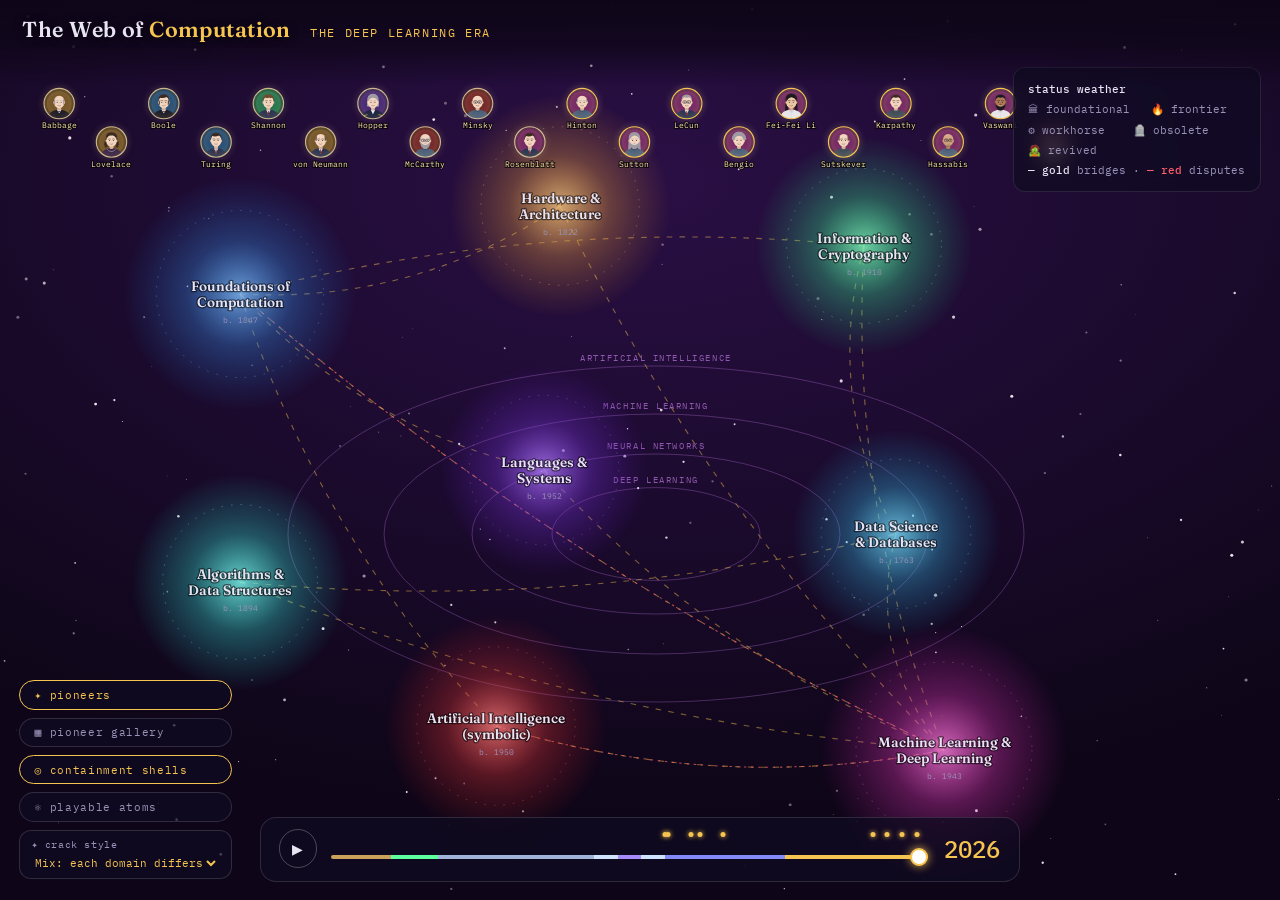
==== index.html @ cdfad636 "Field guides: Design Paradigms, Languages & Paradigms, Compilers & Type Theory, Operating & Distribu" ====
<!DOCTYPE html>
<html lang="en">
<head>
<meta charset="UTF-8">
<meta name="viewport" content="width=device-width, initial-scale=1.0">
<title>The Web of Computation — Babbage to the Model Reading This</title>
<link rel="preconnect" href="https://fonts.googleapis.com">
<link rel="preconnect" href="https://fonts.gstatic.com" crossorigin>
<link href="https://fonts.googleapis.com/css2?family=Fraunces:opsz,wght@9..144,400;9..144,600&family=Spectral:ital,wght@0,400;0,600;1,400&family=IBM+Plex+Mono:wght@400;500&display=swap" rel="stylesheet">
<link rel="stylesheet" href="style.css">
</head>
<body>

<canvas id="stars"></canvas>
<div id="frost"></div>

<header>
  <h1>The Web of <em>Computation</em></h1>
  <span id="era-label"></span>
  <button id="back-btn">← back to the cosmos</button>
</header>

<div id="legend">
  <b>status weather</b><br>
  🏛 foundational &nbsp; 🔥 frontier<br>
  ⚙️ workhorse &nbsp;&nbsp; 🪦 obsolete<br>
  🧟 revived<br>
  <b>— gold</b> bridges · <b style="color:#ff5d6c">— red</b> disputes
</div>

<div id="sky">
  <svg id="map" viewBox="0 0 1600 1000" preserveAspectRatio="xMidYMid meet"
       aria-label="Interactive map of computation history"></svg>
</div>

<aside id="panel" aria-live="polite">
  <button id="panel-close" aria-label="Close panel">✕</button>
  <div id="panel-body"></div>
</aside>

<div id="toggles">
  <button id="toggle-people">✦ pioneers</button>
  <button id="toggle-shells" class="on">◎ containment shells</button>
  <button id="toggle-atoms">⚛ playable atoms</button>
</div>

<div id="atoms" hidden>
  <div id="atoms-box">
    <button id="atoms-close" aria-label="Close atoms">✕</button>
    <nav class="atom-tabs">
      <button class="atom-tab" data-atom="turing">Turing machine</button>
      <button class="atom-tab" data-atom="enigma">Enigma</button>
      <button class="atom-tab" data-atom="perceptron">Perceptron vs XOR</button>
      <button class="atom-tab" data-atom="marble">Gradient descent</button>
      <button class="atom-tab" data-atom="attention">Attention head</button>
    </nav>

    <section class="atom-pane" id="atom-turing" hidden>
      <h3>Turing machine · 1936 — increment a binary number</h3>
      <p class="ahint">Tape + head + a rule table: the complete definition of “algorithm”. This one adds 1 to 1011₂.</p>
      <div id="tm-tape" class="tape"></div>
      <p id="tm-state" class="astatus"></p>
      <div class="abar">
        <button class="abtn" id="tm-step">step</button>
        <button class="abtn" id="tm-run">run</button>
        <button class="abtn" id="tm-reset">reset</button>
      </div>
    </section>

    <section class="atom-pane" id="atom-enigma" hidden>
      <h3>Enigma · full machine — rotors, reflector, plugboard</h3>
      <p class="ahint">Historical Wehrmacht wirings (rotors I–V, reflectors B/C), correct double-stepping, and a working plugboard. Press a key or type: the matching lamp lights, and no letter ever encodes to itself — the flaw the Bombe exploited.</p>
      <div id="en-stage"></div>
    </section>

    <section class="atom-pane" id="atom-perceptron" hidden>
      <h3>Perceptron vs XOR · 1958 → 1969 → 1986 in one toy</h3>
      <p class="ahint">Orange = 1, blue = 0. Watch a single layer fail forever — then grant it a hidden layer.</p>
      <canvas id="pc-canvas" width="420" height="320"></canvas>
      <p id="pc-status" class="astatus"></p>
      <div class="abar">
        <label class="achk"><input type="checkbox" id="pc-hidden"> hidden layer (2 units, backprop)</label>
        <button class="abtn" id="pc-reset">re-roll weights</button>
      </div>
    </section>

    <section class="atom-pane" id="atom-marble" hidden>
      <h3>Gradient descent — a marble on the loss landscape</h3>
      <p class="ahint">One knob rules them all: the learning rate η.</p>
      <canvas id="mb-canvas" width="520" height="280"></canvas>
      <p id="mb-status" class="astatus"></p>
      <div class="abar">
        <label class="achk">η <input type="range" id="mb-lr" min="0.005" max="1.2" step="0.005" value="0.12"> <span id="mb-lrv" class="mono"></span></label>
        <button class="abtn" id="mb-reset">respawn marble</button>
      </div>
    </section>

    <section class="atom-pane" id="atom-attention" hidden>
      <h3>One attention head · 2017 — softmax(Q·Kᵀ/τ)</h3>
      <p class="ahint">Click a token to select its query row; the glow on each token is its attention weight.</p>
      <div id="at-tokens" class="keys"></div>
      <canvas id="at-canvas" width="320" height="260"></canvas>
      <p id="at-status" class="astatus"></p>
      <div class="abar">
        <label class="achk">τ <input type="range" id="at-temp" min="0.2" max="4" step="0.1" value="1"> <span id="at-tempv" class="mono"></span></label>
      </div>
    </section>

    <div id="atoms-box-footer">
      <button id="atoms-close-text">✕ Close</button>
    </div>
  </div>
</div>

<div id="timebar">
  <button id="play-btn" aria-label="Play through history">▶</button>
  <div class="slider-wrap">
    <div class="tl-stars"></div>
    <input type="range" id="year-slider" min="1822" max="2026" value="2026" step="1"
           aria-label="Year scrubber, 1822 to 2026">
  </div>
  <div id="year-readout">2026</div>
</div>

<script src="data.js"></script>
<script src="pioneers-data.js"></script>
<script src="portraits/credits.js"></script>
<script src="app.js"></script>
<script src="crack.js"></script>
<script src="avatars.js"></script>
<script src="pioneers.js"></script>
<script src="atoms.js"></script>
<script src="information-theory.js"></script>
<script src="classical-cryptography.js"></script>
<script src="modern-cryptography.js"></script>
<script src="math-logic.js"></script>
<script src="quantum-computation.js"></script>
<script src="complexity-theory.js"></script>
<script src="computability-theory.js"></script>
<script src="automata-formal-languages.js"></script>
<script src="mechanical-era.js"></script>
<script src="wartime-era.js"></script>
<script src="stored-program.js"></script>
<script src="aihw-hardware.js"></script>
<script src="data-structures.js"></script>
<script src="analysis-of-algorithms.js"></script>
<script src="guide-kit.js"></script>
<!-- guide-kit guides -->
<script src="guides/prehistory.js"></script>
<script src="guides/deep.js"></script>
<script src="guides/llm.js"></script>
<script src="guides/deeprl.js"></script>
<script src="guides/classical.js"></script>
<script src="guides/paradigms-ml.js"></script>
<script src="guides/founding.js"></script>
<script src="guides/symbolic.js"></script>
<script src="guides/milestones.js"></script>
<script src="guides/decision.js"></script>
<script src="guides/paradigms.js"></script>
<script src="guides/langs.js"></script>
<script src="guides/compilers.js"></script>
<script src="guides/systems.js"></script>
</body>
</html>
---- style.css ----
/* THE WEB OF COMPUTATION — era-tinted cosmos */

:root {
  --sky1: #0e0618;
  --sky2: #2a0f45;
  --tint: #f5c451;
  --gold: #f5c451;
  --ink: #e8e4f4;
  --dim: #9a93b8;
  --glass: rgba(16, 12, 34, 0.72);
  --edge: rgba(245, 196, 81, 0.55);
}

* { margin: 0; padding: 0; box-sizing: border-box; }

html, body { height: 100%; overflow: hidden; }

body {
  font-family: "Spectral", Georgia, serif;
  background: radial-gradient(120% 100% at 50% 20%, var(--sky2), var(--sky1) 70%);
  color: var(--ink);
  transition: background 1.2s ease;
}

#stars { position: fixed; inset: 0; z-index: 0; pointer-events: none; }

#frost {
  position: fixed; inset: 0; z-index: 1; pointer-events: none;
  opacity: 0; transition: opacity 1.4s ease;
  background:
    radial-gradient(120% 90% at 50% 110%, rgba(207,227,255,0.16), transparent 55%),
    radial-gradient(90% 60% at -5% -5%, rgba(207,227,255,0.22), transparent 45%),
    radial-gradient(90% 60% at 105% -5%, rgba(207,227,255,0.22), transparent 45%);
  backdrop-filter: saturate(0.55) brightness(0.92);
  -webkit-backdrop-filter: saturate(0.55) brightness(0.92);
}
body.winter #frost { opacity: 1; }

/* ---------- header ---------- */
header {
  position: fixed; top: 0; left: 0; right: 0; z-index: 20;
  display: flex; align-items: baseline; gap: 1.2rem;
  padding: 1rem 1.4rem;
  pointer-events: none;
}
header::before {
  /* a soft band so the title stays readable over the sky */
  content: ""; position: absolute; inset: 0 0 -1.6rem 0; z-index: -1; pointer-events: none;
  background: linear-gradient(180deg, var(--sky1) 0%, rgba(14,6,24,.75) 55%, rgba(14,6,24,0) 100%);
}
header h1 {
  font-family: "Fraunces", Georgia, serif;
  font-weight: 600; font-size: 1.35rem; letter-spacing: 0.02em;
  color: var(--ink);
  text-shadow: 0 1px 8px rgba(0,0,0,.8);
}
header h1 em { color: var(--tint); font-style: normal; transition: color 1.2s ease; }
#era-label {
  font-family: "IBM Plex Mono", monospace; font-size: 0.72rem;
  color: var(--tint); letter-spacing: 0.14em; text-transform: uppercase;
  transition: color 1.2s ease;
}
#back-btn {
  pointer-events: auto;
  display: none; margin-left: auto;
  font-family: "IBM Plex Mono", monospace; font-size: 0.75rem;
  color: var(--ink); background: var(--glass); border: 1px solid rgba(255,255,255,0.16);
  border-radius: 999px; padding: 0.45rem 1rem; cursor: pointer;
}
#back-btn:hover, #back-btn:focus-visible { border-color: var(--gold); color: var(--gold); }
body.zoomed #back-btn { display: block; }
/* keep the back button clear of the open side panel */
body:has(#panel.open) #back-btn { margin-right: calc(min(420px, 92vw) - 0.4rem); }
@media (max-width: 700px) { body:has(#panel.open) #back-btn { display: none; } }

/* ---------- the sky (SVG) ---------- */
#sky { position: fixed; inset: 0; z-index: 2; }
#sky svg { width: 100%; height: 100%; }

.bridge {
  fill: none; stroke: var(--edge); stroke-width: 1.4;
  stroke-dasharray: 7 9; animation: flow 2.6s linear infinite;
  opacity: 0.85; cursor: pointer;
}
.bridge.unborn { opacity: 0.06; animation: none; }
.controversy {
  fill: none; stroke: #ff5d6c; stroke-width: 1.3;
  stroke-dasharray: 3 6; opacity: 0.75; cursor: pointer;
  animation: flow 1.2s linear infinite;
}
.controversy.unborn { opacity: 0.05; animation: none; }
@keyframes flow { to { stroke-dashoffset: -32; } }

.bridge-hit { stroke: transparent; stroke-width: 14; fill: none; cursor: pointer; }

.shell { fill: none; stroke: #d98bff; stroke-width: 1; opacity: 0.35; }
.shell-label {
  font-family: "IBM Plex Mono", monospace; font-size: 11px;
  fill: #d98bff; opacity: 0.6; letter-spacing: 0.18em;
}

/* domain nebulae */
.domain { cursor: pointer; }
.domain .neb { transition: opacity 0.9s ease; }
.domain .ring {
  fill: none; stroke-width: 0.8; opacity: 0.5;
  transform-origin: center; transform-box: fill-box;
  animation: spin 60s linear infinite;
}
.domain text {
  font-family: "Fraunces", Georgia, serif; font-size: 17px; font-weight: 600;
  fill: var(--ink); text-anchor: middle; paint-order: stroke;
  stroke: rgba(0,0,0,0.55); stroke-width: 3px;
}
.domain .yr {
  font-family: "IBM Plex Mono", monospace; font-size: 10.5px; font-weight: 400;
  fill: var(--dim); stroke: none;
}
.domain.unborn { opacity: 0.13; }
.domain.unborn .ring { animation: none; }
.domain.linked .neb { filter: brightness(1.9); }
@keyframes spin { to { transform: rotate(360deg); } }

/* field orbs */
.field { cursor: pointer; opacity: 0; pointer-events: none; transition: opacity 0.5s ease; }
body.zoomed .field.active { opacity: 1; pointer-events: auto; }
.field circle.core { stroke-width: 1.4; }
.field text {
  font-family: "IBM Plex Mono", monospace; font-size: 10.5px;
  fill: var(--ink); text-anchor: middle;
  paint-order: stroke; stroke: rgba(0,0,0,0.6); stroke-width: 2.5px;
}
.field.unborn { opacity: 0.12 !important; pointer-events: none !important; }

/* status weather */
.s-found circle.core { fill: #dfe9ff; stroke: #ffffff; filter: drop-shadow(0 0 7px rgba(200,220,255,0.9)); }
.s-work  circle.core { fill: #3fd0c9; stroke: #8ef2ec; filter: drop-shadow(0 0 5px rgba(63,208,201,0.7)); }
.s-fire  circle.core { fill: #ff7847; stroke: #ffc09a; animation: ember 1.6s ease-in-out infinite; }
.s-obs   circle.core { fill: #3a3a4a; stroke: #6b6b80; stroke-dasharray: 3 3; }
.s-rev   circle.core { fill: #57e08a; stroke: #b6ffd2; animation: zombie 2.4s ease-in-out infinite; }
@keyframes ember {
  0%,100% { filter: drop-shadow(0 0 5px rgba(255,120,71,0.9)); }
  50%     { filter: drop-shadow(0 0 13px rgba(255,160,90,1)); }
}
@keyframes zombie {
  0%,100% { filter: drop-shadow(0 0 3px rgba(87,224,138,0.5)); }
  50%     { filter: drop-shadow(0 0 11px rgba(87,224,138,1)); }
}

/* pioneer stars */
.pioneer { cursor: pointer; opacity: 0; pointer-events: none; transition: opacity 0.5s; }
body.people .pioneer { opacity: 1; pointer-events: auto; }
.pioneer.unborn { opacity: 0.1 !important; pointer-events: none !important; }
/* portrait styles live in pioneers.js */

/* ---------- glass panel ---------- */
#panel {
  position: fixed; top: 0; right: 0; bottom: 0; z-index: 30;
  width: min(420px, 92vw);
  background: var(--glass);
  backdrop-filter: blur(18px) saturate(1.3);
  -webkit-backdrop-filter: blur(18px) saturate(1.3);
  border-left: 1px solid rgba(255,255,255,0.12);
  transform: translateX(105%); transition: transform 0.45s cubic-bezier(.2,.9,.25,1);
  padding: 4.4rem 1.6rem 7rem; overflow-y: auto;
}
#panel.open { transform: translateX(0); }
#panel h2 { font-family: "Fraunces", Georgia, serif; font-size: 1.5rem; font-weight: 600; margin-bottom: 0.2rem; }
#panel .meta {
  font-family: "IBM Plex Mono", monospace; font-size: 0.72rem; color: var(--gold);
  letter-spacing: 0.1em; margin-bottom: 1rem;
}
#panel p.blurb { font-size: 0.95rem; line-height: 1.6; color: var(--ink); margin-bottom: 1.4rem; }
#panel .fate { border-left: 2px solid var(--gold); padding-left: 0.8rem; color: var(--dim); font-style: italic; font-size: 0.9rem; line-height: 1.55; }
.topic { padding: 0.75rem 0; border-top: 1px solid rgba(255,255,255,0.09); }
.topic h3 { font-size: 1rem; font-weight: 600; font-family: "Spectral", serif; }
.topic .tmeta { font-family: "IBM Plex Mono", monospace; font-size: 0.68rem; color: var(--dim); margin: 0.15rem 0 0.3rem; }
.topic p { font-size: 0.86rem; line-height: 1.5; color: var(--dim); }
.topic.unborn { opacity: 0.25; }
#panel-close {
  position: absolute; top: 1rem; right: 1rem;
  background: none; border: 1px solid rgba(255,255,255,0.2); color: var(--ink);
  width: 2rem; height: 2rem; border-radius: 50%; cursor: pointer; font-size: 1rem;
}
#panel-close:hover, #panel-close:focus-visible { border-color: var(--gold); color: var(--gold); }

/* ---------- the scrubber (signature element) ---------- */
#timebar {
  position: fixed; left: 50%; bottom: 1.1rem; transform: translateX(-50%);
  z-index: 25; width: min(760px, 94vw);
  background: var(--glass);
  backdrop-filter: blur(14px);
  -webkit-backdrop-filter: blur(14px);
  border: 1px solid rgba(255,255,255,0.13);
  border-radius: 16px; padding: 0.7rem 1.1rem 0.85rem;
  display: grid; grid-template-columns: auto 1fr auto; gap: 0.9rem; align-items: center;
}
#year-readout {
  font-family: "IBM Plex Mono", monospace; font-size: 1.5rem; font-weight: 500;
  color: var(--tint); min-width: 4.2ch; text-align: center; transition: color 1.2s ease;
}
#play-btn {
  background: none; border: 1px solid rgba(255,255,255,0.25); color: var(--ink);
  width: 2.4rem; height: 2.4rem; border-radius: 50%; cursor: pointer; font-size: 0.9rem;
}
#play-btn:hover, #play-btn:focus-visible { border-color: var(--gold); color: var(--gold); }
.slider-wrap { position: relative; padding-top: 10px; }
#year-slider { width: 100%; appearance: none; height: 4px; border-radius: 2px;
  background: linear-gradient(90deg,#c9a15a 0 10%,#5dff9e 10% 18%,#9fb4d8 18% 44%,#cfe3ff 44% 48%,#a78bfa 48% 52%,#cfe3ff 52% 56%,#818cf8 56% 76%,#f5c451 76% 100%);
  outline: none; cursor: pointer;
}
#year-slider::-webkit-slider-thumb {
  appearance: none; width: 18px; height: 18px; border-radius: 50%;
  background: #fff; border: 2px solid var(--gold);
  box-shadow: 0 0 10px rgba(245,196,81,0.9); cursor: grab;
}
#year-slider::-moz-range-thumb {
  width: 18px; height: 18px; border-radius: 50%;
  background: #fff; border: 2px solid var(--gold);
  box-shadow: 0 0 10px rgba(245,196,81,0.9); cursor: grab;
}
.tl-stars { position: absolute; top: 0; left: 0; right: 0; height: 8px; pointer-events: none; }
.tl-stars span {
  position: absolute; top: 0; width: 5px; height: 5px; border-radius: 50%;
  background: var(--gold); box-shadow: 0 0 5px var(--gold); transform: translateX(-50%);
}

/* ---------- toggles ---------- */
#toggles { position: fixed; left: 1.2rem; bottom: 1.3rem; z-index: 25; display: flex; flex-direction: column; gap: 0.5rem; }
#toggles button {
  font-family: "IBM Plex Mono", monospace; font-size: 0.7rem; letter-spacing: 0.06em;
  color: var(--dim); background: var(--glass); border: 1px solid rgba(255,255,255,0.14);
  border-radius: 999px; padding: 0.42rem 0.9rem; cursor: pointer; text-align: left;
}
#toggles button.on { color: var(--gold); border-color: var(--gold); }
#toggles button:focus-visible { outline: 2px solid var(--gold); }

/* legend */
#legend {
  position: fixed; right: 1.2rem; top: 4.2rem; z-index: 15;
  font-family: "IBM Plex Mono", monospace; font-size: 0.66rem; color: var(--dim);
  background: var(--glass); border: 1px solid rgba(255,255,255,0.1);
  border-radius: 12px; padding: 0.7rem 0.9rem; line-height: 1.9;
  backdrop-filter: blur(10px); -webkit-backdrop-filter: blur(10px);
}
#legend b { color: var(--ink); font-weight: 500; }

@media (max-width: 700px) {
  #legend { display: none; }
  header h1 { font-size: 1rem; }
  #era-label { display: none; }
  #panel { width: 100vw; }
}

@media (prefers-reduced-motion: reduce) {
  .bridge, .controversy, .domain .ring, .s-fire circle.core, .s-rev circle.core { animation: none !important; }
  #panel { transition: none; }
}

/* ---------- Part 3: playable atoms ---------- */
#atoms {
  position: fixed; inset: 0; z-index: 40;
  background: rgba(4,4,12,0.66); backdrop-filter: blur(6px);
  -webkit-backdrop-filter: blur(6px);
  display: flex; align-items: center; justify-content: center;
}
#atoms[hidden] { display: none; }
#atoms-box {
  position: relative; width: min(680px, 94vw); max-height: 90vh; overflow-y: auto;
  background: var(--glass); border: 1px solid rgba(255,255,255,0.15);
  border-radius: 18px; padding: 1.2rem 1.4rem 1.4rem;
  backdrop-filter: blur(20px) saturate(1.3); -webkit-backdrop-filter: blur(20px) saturate(1.3);
}
#atoms-close {
  position: absolute; top: 0.6rem; right: 0.6rem;
  background: rgba(255,255,255,0.08); border: 1px solid rgba(255,255,255,0.3); color: var(--ink);
  width: 2.75rem; height: 2.75rem; min-width: 44px; min-height: 44px;
  border-radius: 50%; cursor: pointer; font-size: 1.1rem; z-index: 5;
}
#atoms-close:hover, #atoms-close:focus-visible { border-color: var(--gold); color: var(--gold); background: rgba(245,196,81,0.15); }
#atoms-box-footer {
  display: flex; justify-content: center; margin-top: 1.2rem; padding-top: 1rem;
  border-top: 1px solid rgba(255,255,255,0.1);
}
#atoms-close-text {
  font-family: "IBM Plex Mono", monospace; font-size: 0.85rem;
  color: var(--ink); background: rgba(255,255,255,0.08); border: 1px solid rgba(255,255,255,0.3);
  border-radius: 999px; padding: 0.6rem 2rem; cursor: pointer;
}
#atoms-close-text:hover, #atoms-close-text:focus-visible { border-color: var(--gold); color: var(--gold); }
.atom-tabs { display: flex; flex-wrap: wrap; gap: 0.4rem; margin: 0 2.2rem 1rem 0; }
.atom-tab {
  font-family: "IBM Plex Mono", monospace; font-size: 0.68rem;
  color: var(--dim); background: none; border: 1px solid rgba(255,255,255,0.16);
  border-radius: 999px; padding: 0.35rem 0.75rem; cursor: pointer;
}
.atom-tab.on { color: var(--gold); border-color: var(--gold); }
.atom-pane h3 { font-family: "Fraunces", serif; font-size: 1.1rem; margin-bottom: 0.3rem; }
.ahint { font-size: 0.85rem; color: var(--dim); margin-bottom: 0.9rem; line-height: 1.5; }
.astatus { font-size: 0.85rem; line-height: 1.55; margin: 0.6rem 0; color: var(--ink); }
.astatus.mono { font-family: "IBM Plex Mono", monospace; font-size: 0.72rem; color: var(--dim); word-break: break-all; }
.abar { display: flex; align-items: center; gap: 0.6rem; flex-wrap: wrap; margin-top: 0.6rem; }
.abtn, .key {
  font-family: "IBM Plex Mono", monospace; font-size: 0.75rem;
  color: var(--ink); background: rgba(255,255,255,0.06);
  border: 1px solid rgba(255,255,255,0.2); border-radius: 8px;
  padding: 0.4rem 0.8rem; cursor: pointer;
}
.abtn:hover, .key:hover, .abtn:focus-visible, .key:focus-visible { border-color: var(--gold); color: var(--gold); }
.achk { font-family: "IBM Plex Mono", monospace; font-size: 0.72rem; color: var(--dim);
  display: flex; align-items: center; gap: 0.45rem; }
.tape { display: flex; gap: 4px; margin: 0.8rem 0; flex-wrap: wrap; }
.cell {
  width: 38px; height: 44px; border: 1px solid rgba(255,255,255,0.25); border-radius: 6px;
  display: grid; place-items: center;
  font-family: "IBM Plex Mono", monospace; font-size: 1.15rem;
}
.cell.head { border-color: var(--gold); box-shadow: 0 0 12px rgba(245,196,81,0.7); color: var(--gold); }
.keys { display: flex; flex-wrap: wrap; gap: 5px; margin: 0.5rem 0 0.8rem; }
.key { width: 2.1rem; text-align: center; padding: 0.4rem 0; }
.key.tok { width: auto; padding: 0.45rem 0.9rem; }
.key.tok.on { color: var(--gold); border-color: var(--gold); }
canvas#pc-canvas, canvas#mb-canvas, canvas#at-canvas {
  width: 100%; max-width: 520px; border: 1px solid rgba(255,255,255,0.12);
  border-radius: 10px; background: rgba(0,0,0,0.25);
}
.atom-launch {
  display: block; width: 100%; margin: 0 0 1rem;
  font-family: "IBM Plex Mono", monospace; font-size: 0.78rem;
  color: #0e0618; background: var(--gold); border: none; border-radius: 10px;
  padding: 0.6rem; cursor: pointer; font-weight: 500;
}
.atom-launch:hover { filter: brightness(1.12); }
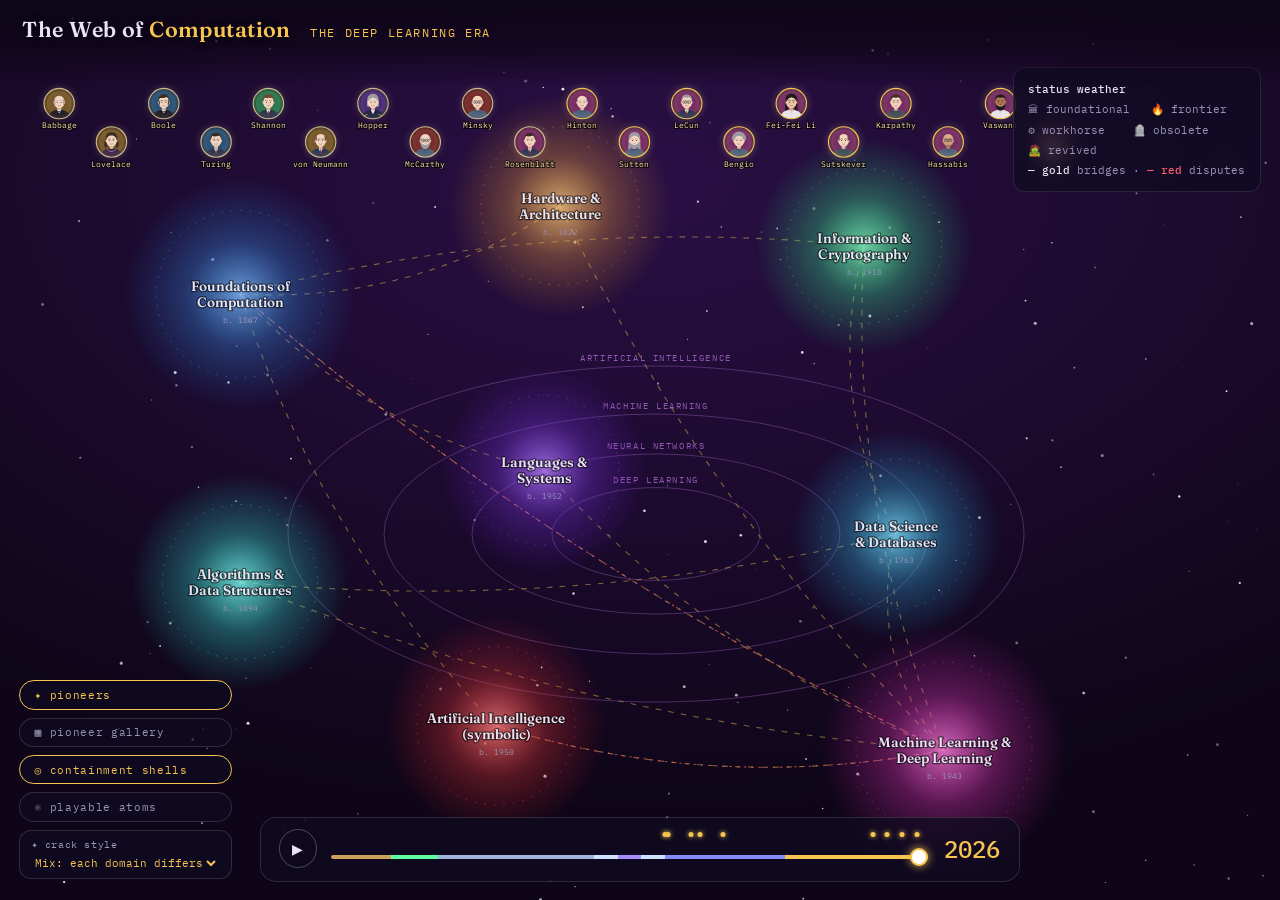
==== commit 22df31ec: "Field guides: Databases, Statistics as Computation, Data Engineering & Practice Every field on the m" ====
--- a/index.html
+++ b/index.html
@@ -160,5 +160,8 @@
 <script src="guides/langs.js"></script>
 <script src="guides/compilers.js"></script>
 <script src="guides/systems.js"></script>
+<script src="guides/databases.js"></script>
+<script src="guides/stats.js"></script>
+<script src="guides/practice.js"></script>
 </body>
 </html>
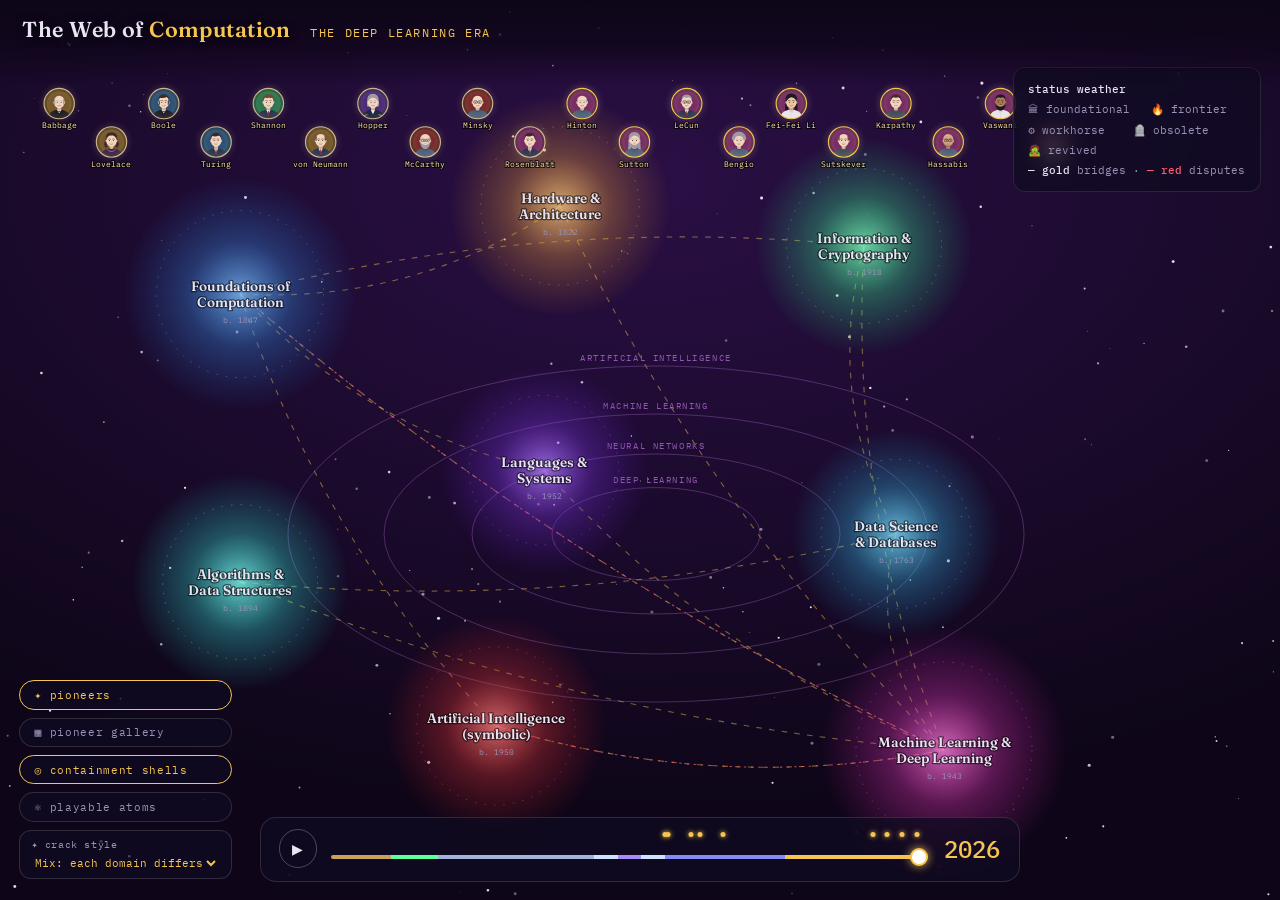
==== commit 991a0db0: "Add topic depth drawers, bridge and controversy stories, and extra labs - topics-data.js: idea, stor" ====
--- a/index.html
+++ b/index.html
@@ -163,5 +163,7 @@
 <script src="guides/databases.js"></script>
 <script src="guides/stats.js"></script>
 <script src="guides/practice.js"></script>
+<script src="topics-data.js"></script>
+<script src="extras.js"></script>
 </body>
 </html>
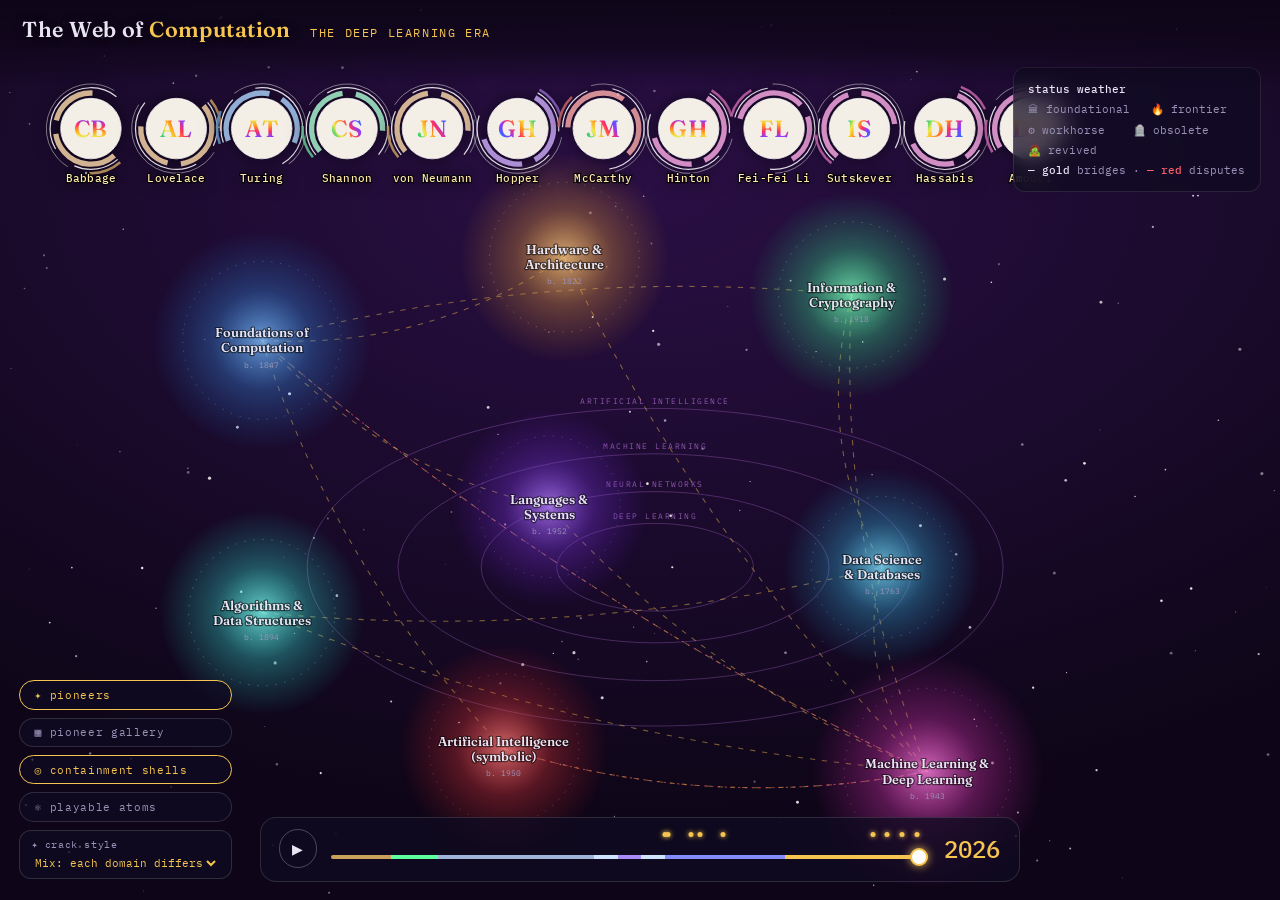
==== commit 41b3cae2: "Add three playable atoms; replace avatars with large spectrum portraits - atoms2.js: Neural-net play" ====
--- a/index.html
+++ b/index.html
@@ -127,7 +127,6 @@
 <script src="portraits/credits.js"></script>
 <script src="app.js"></script>
 <script src="crack.js"></script>
-<script src="avatars.js"></script>
 <script src="pioneers.js"></script>
 <script src="atoms.js"></script>
 <script src="information-theory.js"></script>
@@ -165,5 +164,6 @@
 <script src="guides/practice.js"></script>
 <script src="topics-data.js"></script>
 <script src="extras.js"></script>
+<script src="atoms2.js"></script>
 </body>
 </html>
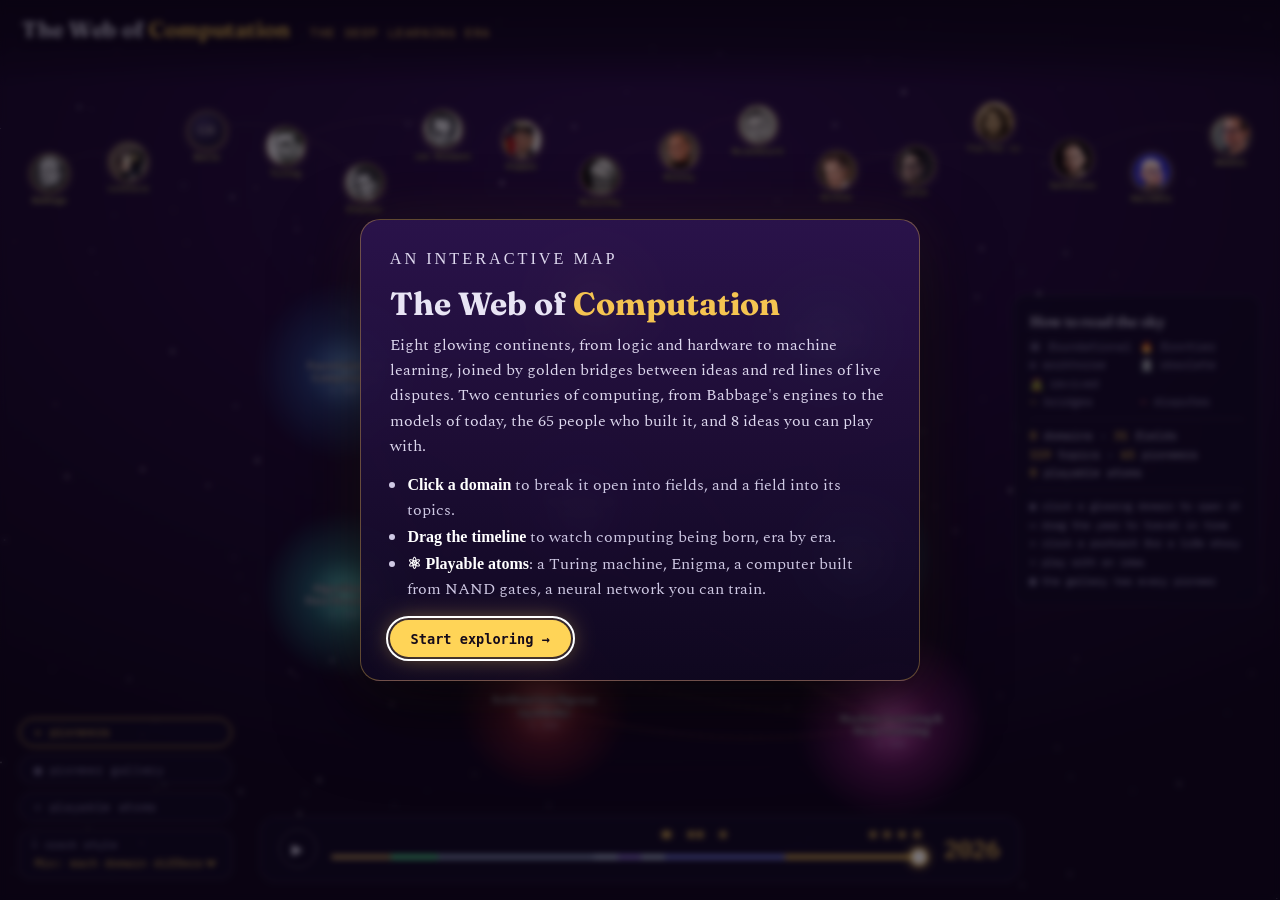
==== commit 022a8c1d: "Fit the home view to the free screen; guide card; auto-hiding controls; welcome card - app.js: fitHo" ====
--- a/index.html
+++ b/index.html
@@ -21,11 +21,29 @@
 </header>
 
 <div id="legend">
-  <b>status weather</b><br>
-  🏛 foundational &nbsp; 🔥 frontier<br>
-  ⚙️ workhorse &nbsp;&nbsp; 🪦 obsolete<br>
-  🧟 revived<br>
-  <b>— gold</b> bridges · <b style="color:#ff5d6c">— red</b> disputes
+  <b class="lg-h">How to read the sky</b>
+  <div class="lg-row"><span>🏛 foundational</span><span>🔥 frontier</span></div>
+  <div class="lg-row"><span>⚙️ workhorse</span><span>🪦 obsolete</span></div>
+  <div class="lg-row"><span>🧟 revived</span><span></span></div>
+  <div class="lg-row"><span><b style="color:#f5c451">—</b> bridges</span><span><b style="color:#ff5d6c">—</b> disputes</span></div>
+  <div class="lg-sep"></div>
+  <div class="lg-stats"><b data-count="domains">8</b> domains · <b data-count="fields">31</b> fields<br><b data-count="topics">119</b> topics · <b data-count="pioneers">65</b> pioneers<br><b data-count="atoms">8</b> playable atoms</div>
+  <div class="lg-sep"></div>
+  <div class="lg-tips">◉ click a glowing domain to open it<br>⟷ drag the year to travel in time<br>✦ click a portrait for a life story<br>⚛ play with an idea<br>▦ the gallery has every pioneer</div>
+</div>
+
+<div id="welcome" hidden>
+  <div class="wc-card" role="dialog" aria-modal="true" aria-labelledby="wc-t">
+    <p class="wc-k">An interactive map</p>
+    <h2 id="wc-t">The Web of <em>Computation</em></h2>
+    <p>Eight glowing continents, from logic and hardware to machine learning, joined by golden bridges between ideas and red lines of live disputes. Two centuries of computing, from Babbage's engines to the models of today, the <span data-count="pioneers">65</span> people who built it, and <span data-count="atoms">8</span> ideas you can play with.</p>
+    <ul>
+      <li><b>Click a domain</b> to break it open into fields, and a field into its topics.</li>
+      <li><b>Drag the timeline</b> to watch computing being born, era by era.</li>
+      <li><b>⚛ Playable atoms</b>: a Turing machine, Enigma, a computer built from NAND gates, a neural network you can train.</li>
+    </ul>
+    <button id="wc-go">Start exploring →</button>
+  </div>
 </div>
 
 <div id="sky">
@@ -40,7 +58,6 @@
 
 <div id="toggles">
   <button id="toggle-people">✦ pioneers</button>
-  <button id="toggle-shells" class="on">◎ containment shells</button>
   <button id="toggle-atoms">⚛ playable atoms</button>
 </div>
 
--- a/style.css
+++ b/style.css
@@ -235,12 +235,13 @@
 #toggles button.on { color: var(--gold); border-color: var(--gold); }
 #toggles button:focus-visible { outline: 2px solid var(--gold); }
 
-/* legend */
+/* legend → "How to read the sky" guide card, at the middle of the right edge */
 #legend {
-  position: fixed; right: 1.2rem; top: 4.2rem; z-index: 15;
+  position: fixed; right: 1.2rem; top: 50%; transform: translateY(-50%); z-index: 15;
+  transition: opacity .35s ease, transform .35s ease;
   font-family: "IBM Plex Mono", monospace; font-size: 0.66rem; color: var(--dim);
   background: var(--glass); border: 1px solid rgba(255,255,255,0.1);
-  border-radius: 12px; padding: 0.7rem 0.9rem; line-height: 1.9;
+  border-radius: 14px; padding: 0.85rem 1rem; line-height: 1.75; width: 15.5rem;
   backdrop-filter: blur(10px); -webkit-backdrop-filter: blur(10px);
 }
 #legend b { color: var(--ink); font-weight: 500; }
@@ -266,7 +267,7 @@
 }
 #atoms[hidden] { display: none; }
 #atoms-box {
-  position: relative; width: min(680px, 94vw); max-height: 90vh; overflow-y: auto;
+  position: relative; width: min(820px, 94vw); max-height: 92vh; overflow-y: auto;
   background: var(--glass); border: 1px solid rgba(255,255,255,0.15);
   border-radius: 18px; padding: 1.2rem 1.4rem 1.4rem;
   backdrop-filter: blur(20px) saturate(1.3); -webkit-backdrop-filter: blur(20px) saturate(1.3);
@@ -331,3 +332,57 @@
   padding: 0.6rem; cursor: pointer; font-weight: 500;
 }
 .atom-launch:hover { filter: brightness(1.12); }
+
+/* ---------- tidy screen: nothing overlaps ---------- */
+/* no focus box after a mouse click on the map; keyboard focus gets a soft gold glow instead */
+#map g:focus, #map g:focus-visible { outline: none; }
+#map g:focus-visible circle { filter: drop-shadow(0 0 6px var(--gold)); }
+/* the guide card is only for the overview */
+body.zoomed #legend, body.topic-focus #legend, body:has(#panel.open) #legend { opacity: 0; pointer-events: none; transform: translate(30px, -50%); }
+/* the time scrubber tucks away like a dock once you dive in; bring the mouse to the bottom edge to reveal it */
+#timebar { transition: transform .45s cubic-bezier(.2,.7,.2,1), opacity .35s ease; }
+body.zoomed #timebar, body.topic-focus #timebar { transform: translate(-50%, calc(100% + 2rem)); opacity: 0; }
+body.zoomed.tb-peek #timebar, body.topic-focus.tb-peek #timebar { transform: translate(-50%, 0); opacity: 1; }
+#tb-hot { position: fixed; left: 0; right: 0; bottom: 0; height: 18px; z-index: 24; display: none; }
+body.zoomed #tb-hot, body.topic-focus #tb-hot { display: block; }
+/* the controls column steps aside too while you read a domain */
+#toggles { transition: opacity .35s ease, transform .35s ease; }
+body.zoomed #toggles, body.topic-focus #toggles { opacity: 0; transform: translateX(-30px); pointer-events: none; }
+
+/* ---------- smooth open/close for the playable atoms ---------- */
+#atoms:not([hidden]) { animation: woc-fade .28s ease both; }
+#atoms:not([hidden]) #atoms-box { animation: woc-rise .34s cubic-bezier(.2,.7,.2,1) both; }
+.atom-pane:not([hidden]) { animation: woc-fade .25s ease both; }
+@keyframes woc-fade { from { opacity: 0; } to { opacity: 1; } }
+@keyframes woc-rise { from { opacity: 0; transform: translateY(18px) scale(.985); } to { opacity: 1; transform: none; } }
+@keyframes woc-out { to { opacity: 0; } }
+
+/* ---------- guide card, welcome and entrance ---------- */
+#legend .lg-h { display: block; font-family: "Fraunces", Georgia, serif; font-size: .9rem; color: var(--ink); margin-bottom: .2rem; }
+#legend .lg-row { display: grid; grid-template-columns: 1fr 1fr; gap: .4rem; }
+#legend .lg-sep { height: 1px; background: rgba(255,255,255,.1); margin: .45rem 0; }
+#legend .lg-stats { color: #cfc9e4; } #legend .lg-stats b { color: var(--gold); }
+#legend .lg-tips { color: #b3acd0; font-size: .63rem; line-height: 1.85; }
+#welcome { position: fixed; inset: 0; z-index: 60; display: grid; place-items: center; background: rgba(8,3,16,.55);
+  backdrop-filter: blur(3px); -webkit-backdrop-filter: blur(3px); animation: woc-fade .5s ease both; }
+#welcome[hidden] { display: none; }
+#welcome.out { animation: woc-out .45s ease both; }
+.wc-card { width: min(560px, 92vw); background: linear-gradient(180deg, rgba(44,20,78,.92), rgba(16,8,32,.94));
+  border: 1px solid rgba(245,196,81,.35); border-radius: 20px; padding: 1.6rem 1.8rem 1.4rem;
+  box-shadow: 0 30px 80px rgba(0,0,0,.6), 0 0 60px rgba(245,196,81,.08); animation: woc-rise .6s cubic-bezier(.2,.7,.2,1) both; }
+.wc-k { font: 500 .66rem "IBM Plex Mono", monospace; letter-spacing: .18em; text-transform: uppercase; color: var(--gold); margin: 0; }
+.wc-card h2 { font-family: "Fraunces", Georgia, serif; font-size: 2rem; margin: .2rem 0 .6rem; color: var(--ink); }
+.wc-card h2 em { font-style: normal; color: var(--gold); }
+.wc-card p { font-family: "Spectral", Georgia, serif; font-size: 1.02rem; line-height: 1.55; color: #ddd7ee; margin: 0 0 .8rem; }
+.wc-card ul { margin: 0 0 1.1rem; padding-left: 1.1rem; color: #cfc9e4; font-family: "Spectral", Georgia, serif; line-height: 1.6; }
+.wc-card li b { color: #fff; }
+#wc-go { font: 600 .85rem "IBM Plex Mono", monospace; color: #120b18; background: var(--gold); border: 0; border-radius: 999px;
+  padding: .65rem 1.3rem; cursor: pointer; box-shadow: 0 0 24px rgba(245,196,81,.45); }
+#wc-go:hover, #wc-go:focus-visible { filter: brightness(1.08); outline: 2px solid #fff; outline-offset: 2px; }
+/* gentle entrance: "backwards" (not "both") so the zoom rules can still fade the controls later */
+#sky { animation: woc-sky 1.4s cubic-bezier(.2,.7,.2,1) both; }
+@keyframes woc-sky { from { opacity: 0; transform: scale(1.04); } to { opacity: 1; transform: none; } }
+#toggles, #timebar, #legend, header { animation: woc-fade 1s .5s ease backwards; }
+@media (prefers-reduced-motion: reduce) {
+  #sky, #toggles, #timebar, #legend, header, #welcome, .wc-card, #atoms, #atoms-box, .atom-pane { animation: none !important; }
+}
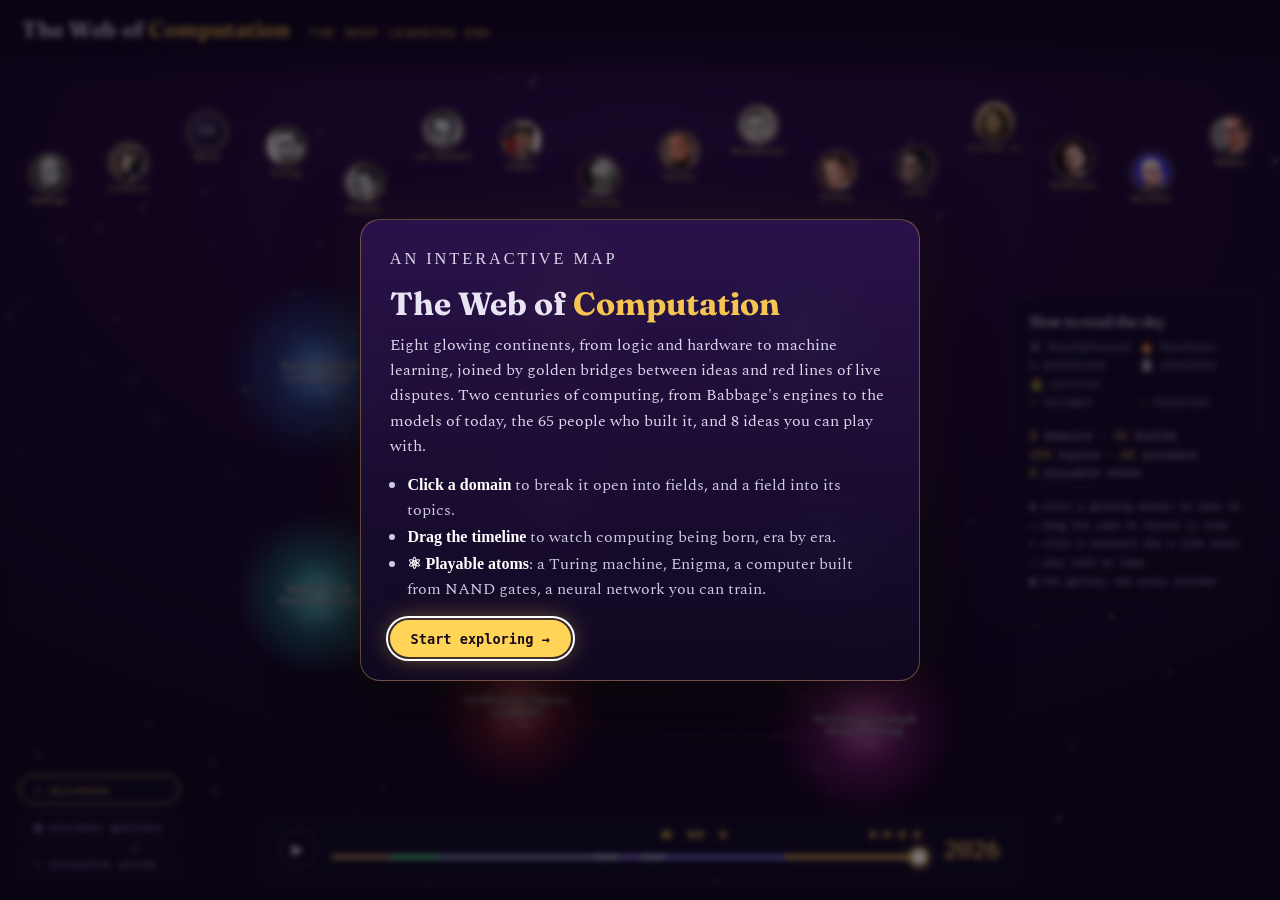
==== commit 351fb676: "Publish through a Pages workflow; cache-bust changed files; README - .github/workflows/pages.yml: de" ====
--- a/index.html
+++ b/index.html
@@ -7,7 +7,7 @@
 <link rel="preconnect" href="https://fonts.googleapis.com">
 <link rel="preconnect" href="https://fonts.gstatic.com" crossorigin>
 <link href="https://fonts.googleapis.com/css2?family=Fraunces:opsz,wght@9..144,400;9..144,600&family=Spectral:ital,wght@0,400;0,600;1,400&family=IBM+Plex+Mono:wght@400;500&display=swap" rel="stylesheet">
-<link rel="stylesheet" href="style.css">
+<link rel="stylesheet" href="style.css?v=20260930">
 </head>
 <body>
 
@@ -142,10 +142,10 @@
 <script src="data.js"></script>
 <script src="pioneers-data.js"></script>
 <script src="portraits/credits.js"></script>
-<script src="app.js"></script>
-<script src="crack.js"></script>
-<script src="pioneers.js"></script>
-<script src="atoms.js"></script>
+<script src="app.js?v=20260930"></script>
+<script src="crack.js?v=20260930"></script>
+<script src="pioneers.js?v=20260930"></script>
+<script src="atoms.js?v=20260930"></script>
 <script src="information-theory.js"></script>
 <script src="classical-cryptography.js"></script>
 <script src="modern-cryptography.js"></script>
@@ -181,6 +181,6 @@
 <script src="guides/practice.js"></script>
 <script src="topics-data.js"></script>
 <script src="extras.js"></script>
-<script src="atoms2.js"></script>
+<script src="atoms2.js?v=20260930"></script>
 </body>
 </html>
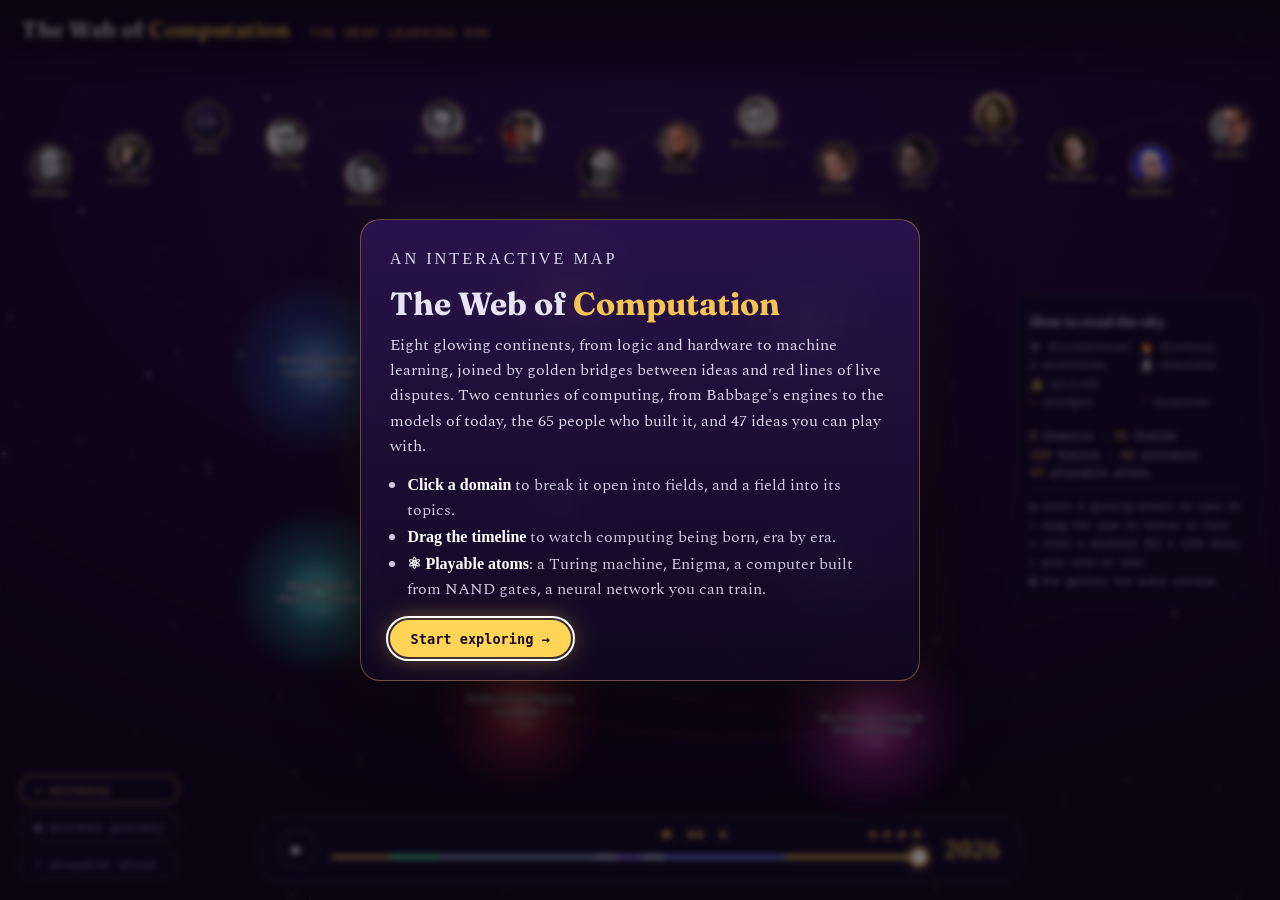
==== commit cb779f0f: "Wave 1: 39 guide labs become full playable atoms (47 in all) - atoms3.js: promote the most hands-on " ====
--- a/index.html
+++ b/index.html
@@ -160,7 +160,7 @@
 <script src="aihw-hardware.js"></script>
 <script src="data-structures.js"></script>
 <script src="analysis-of-algorithms.js"></script>
-<script src="guide-kit.js"></script>
+<script src="guide-kit.js?v=20261001"></script>
 <!-- guide-kit guides -->
 <script src="guides/prehistory.js"></script>
 <script src="guides/deep.js"></script>
@@ -180,7 +180,8 @@
 <script src="guides/stats.js"></script>
 <script src="guides/practice.js"></script>
 <script src="topics-data.js"></script>
-<script src="extras.js"></script>
-<script src="atoms2.js?v=20260930"></script>
+<script src="extras.js?v=20261001"></script>
+<script src="atoms2.js?v=20261001"></script>
+<script src="atoms3.js?v=20261001"></script>
 </body>
 </html>
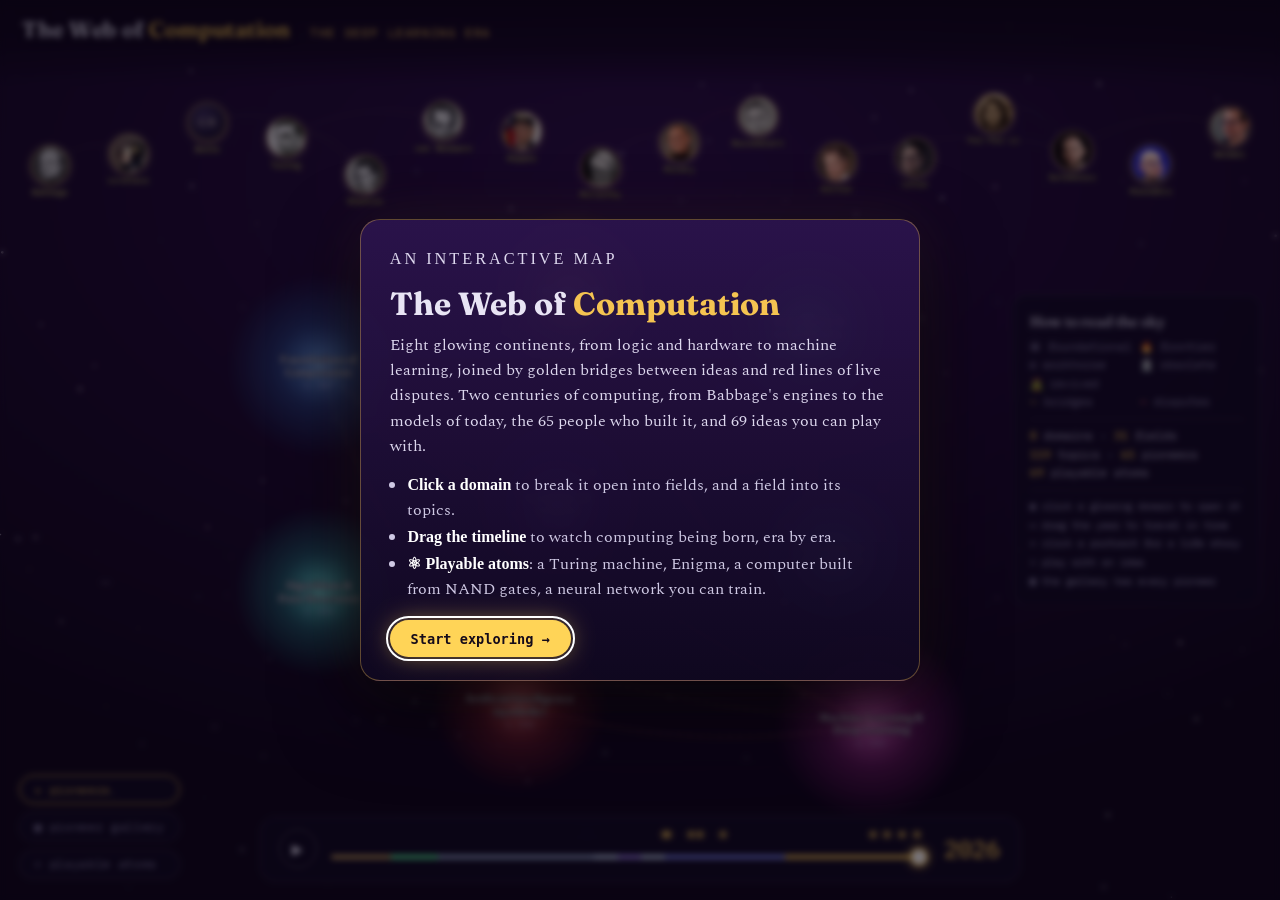
==== commit 5948f50f: "Wave 2: 11 new atoms and 11 more promoted labs (69 atoms in all) New atoms (atoms4.js): - Foundation" ====
--- a/index.html
+++ b/index.html
@@ -182,6 +182,7 @@
 <script src="topics-data.js"></script>
 <script src="extras.js?v=20261001"></script>
 <script src="atoms2.js?v=20261001"></script>
-<script src="atoms3.js?v=20261001"></script>
+<script src="atoms3.js?v=20261002"></script>
+<script src="atoms4.js?v=20261002"></script>
 </body>
 </html>
